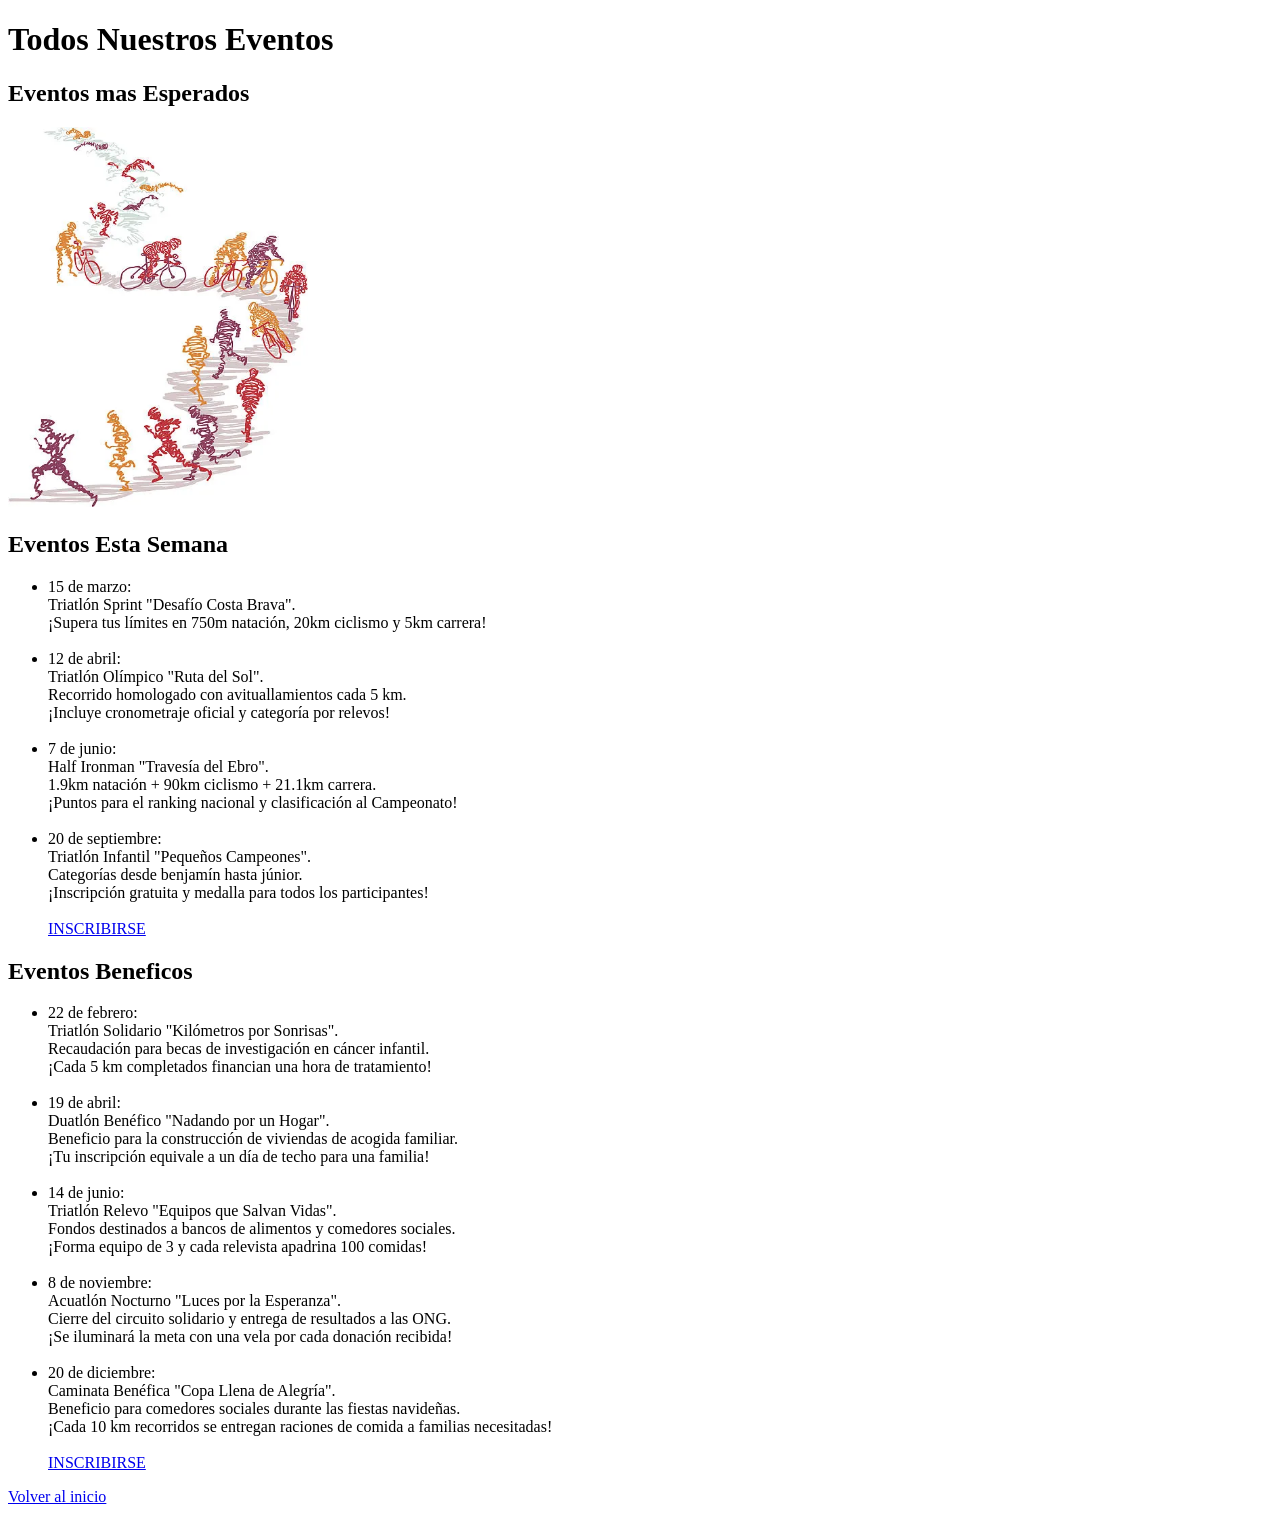
==== eventos.html @ daa3510b "Enviando Html + Css" ====
<!DOCTYPE html>
<html lang="en">
<head>
    <meta charset="UTF-8">
    <meta name="viewport" content="width=device-width, initial-scale=1.0">
    <title>Document</title>
</head>
<body>
    <header>
        <h1 id="titulo">Todos Nuestros Eventos</h1>
    </header>
    <main>
        <h2>Eventos mas Esperados</h2>
         <img src="triathlon.webp" alt="triathlon" width="300" height="380">
         <section id="Eventos_Esta_Semana">
            <h2>Eventos Esta Semana</h2>
            <ul>
                <li>
                    15 de marzo: <br>
                    Triatlón Sprint "Desafío Costa Brava". <br>
                    ¡Supera tus límites en 750m natación, 20km ciclismo y 5km carrera! <br><br>
                </li>
                <li>
                    12 de abril: <br>
                    Triatlón Olímpico "Ruta del Sol". <br>
                    Recorrido homologado con avituallamientos cada 5 km. <br>
                    ¡Incluye cronometraje oficial y categoría por relevos! <br><br>
                </li>
                <li>
                    7 de junio: <br>
                    Half Ironman "Travesía del Ebro". <br>
                    1.9km natación + 90km ciclismo + 21.1km carrera. <br>
                    ¡Puntos para el ranking nacional y clasificación al Campeonato! <br><br>
                </li>
                <li>
                    20 de septiembre: <br>
                    Triatlón Infantil "Pequeños Campeones". <br>
                    Categorías desde benjamín hasta júnior. <br>
                    ¡Inscripción gratuita y medalla para todos los participantes! <br><br>
                </li>
                <a href="F_S/FormularioS1.html">INSCRIBIRSE</a>
            </ul>
            
            
        </section>
        <section id="eventos_beneficos">
            <h2>Eventos Beneficos</h2>
            <ul>
                <li>
                    22 de febrero: <br>
                    Triatlón Solidario "Kilómetros por Sonrisas". <br>
                    Recaudación para becas de investigación en cáncer infantil. <br>
                    ¡Cada 5 km completados financian una hora de tratamiento! <br><br>
                </li>
                <li>
                    19 de abril: <br>
                    Duatlón Benéfico "Nadando por un Hogar". <br>
                    Beneficio para la construcción de viviendas de acogida familiar. <br>
                    ¡Tu inscripción equivale a un día de techo para una familia! <br><br>
                </li>
                <li>
                    14 de junio: <br>
                    Triatlón Relevo "Equipos que Salvan Vidas". <br>
                    Fondos destinados a bancos de alimentos y comedores sociales. <br>
                    ¡Forma equipo de 3 y cada relevista apadrina 100 comidas! <br><br>
                </li>
                <li>
                    8 de noviembre: <br>
                    Acuatlón Nocturno "Luces por la Esperanza". <br>
                    Cierre del circuito solidario y entrega de resultados a las ONG. <br>
                    ¡Se iluminará la meta con una vela por cada donación recibida! <br><br>
                </li>
                <li>
                    20 de diciembre: <br>
                    Caminata Benéfica "Copa Llena de Alegría". <br>
                    Beneficio para comedores sociales durante las fiestas navideñas. <br>
                    ¡Cada 10 km recorridos se entregan raciones de comida a familias necesitadas! <br><br>
                </li>
                <a href="F_B/FormularioB1.html">INSCRIBIRSE</a>
            </ul>
        </section>
    </main>

    <a href="index.html">Volver al inicio</a>
</body>
</html>
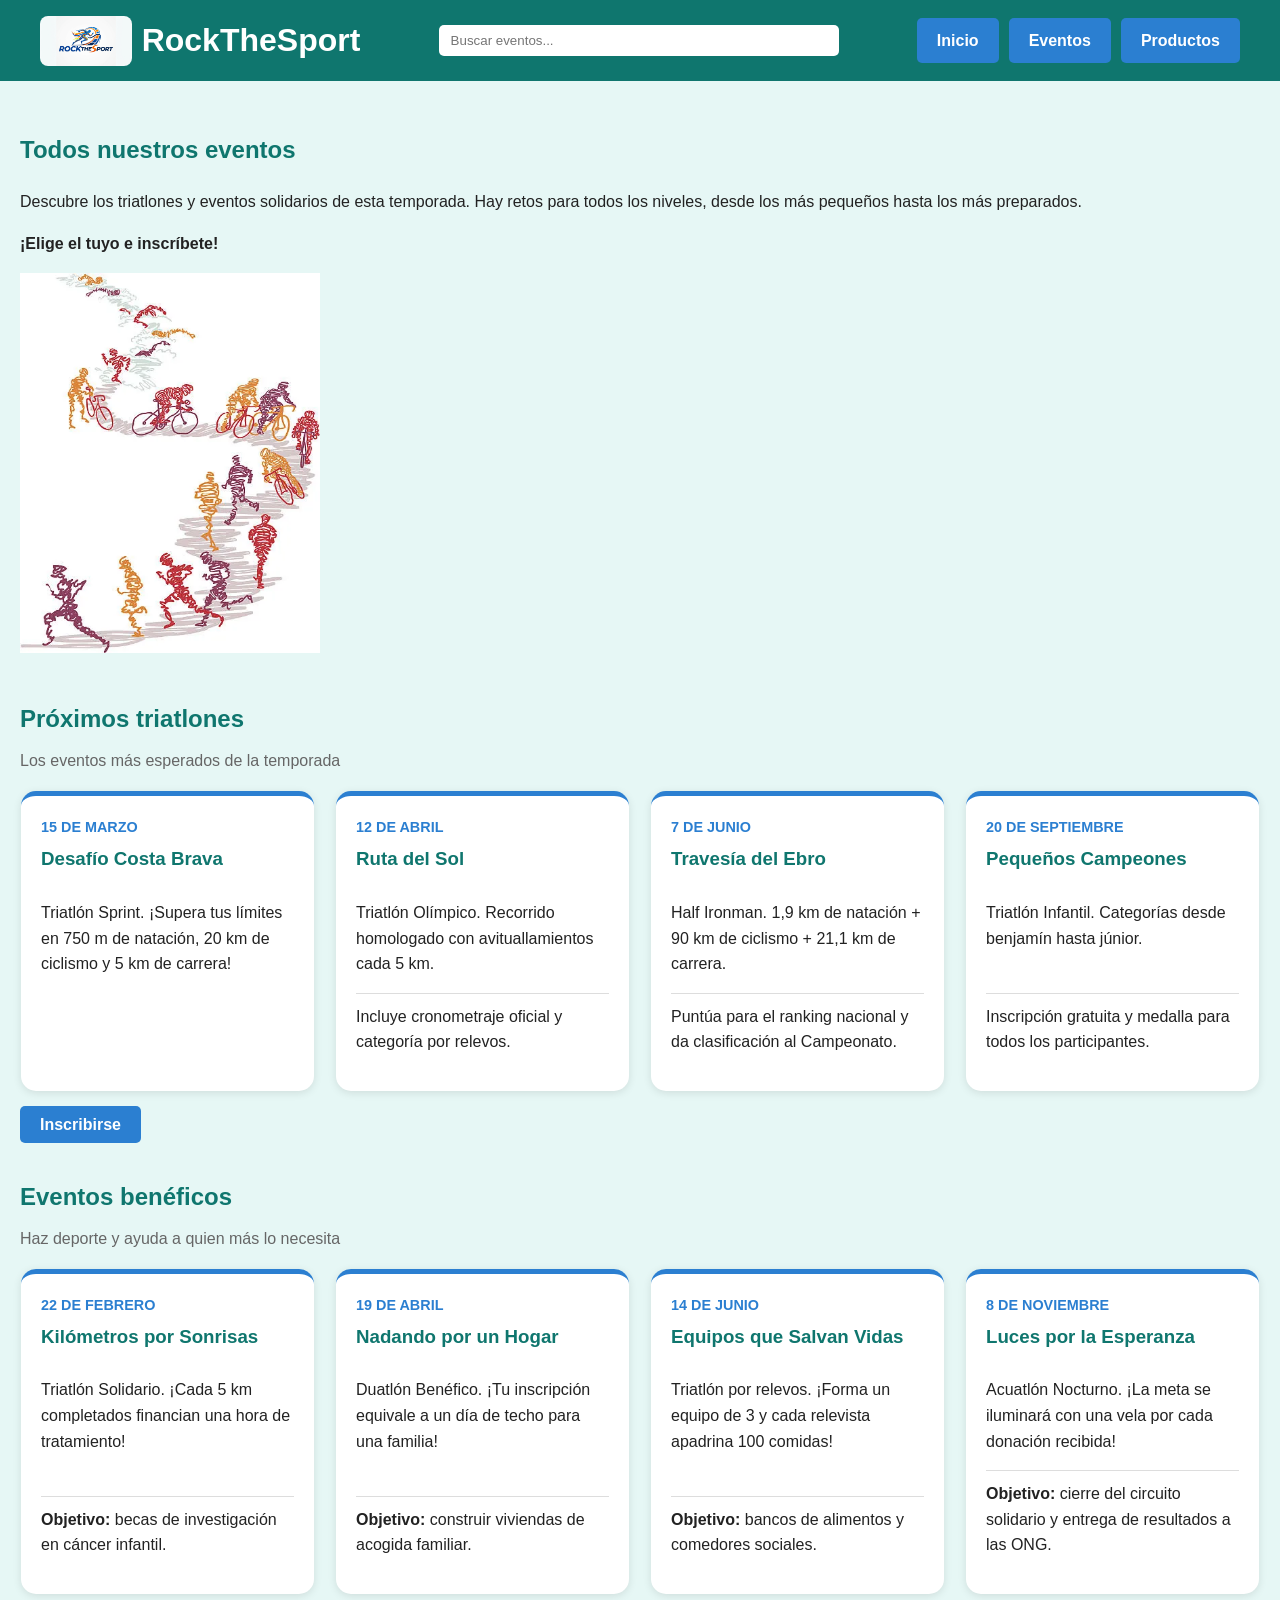
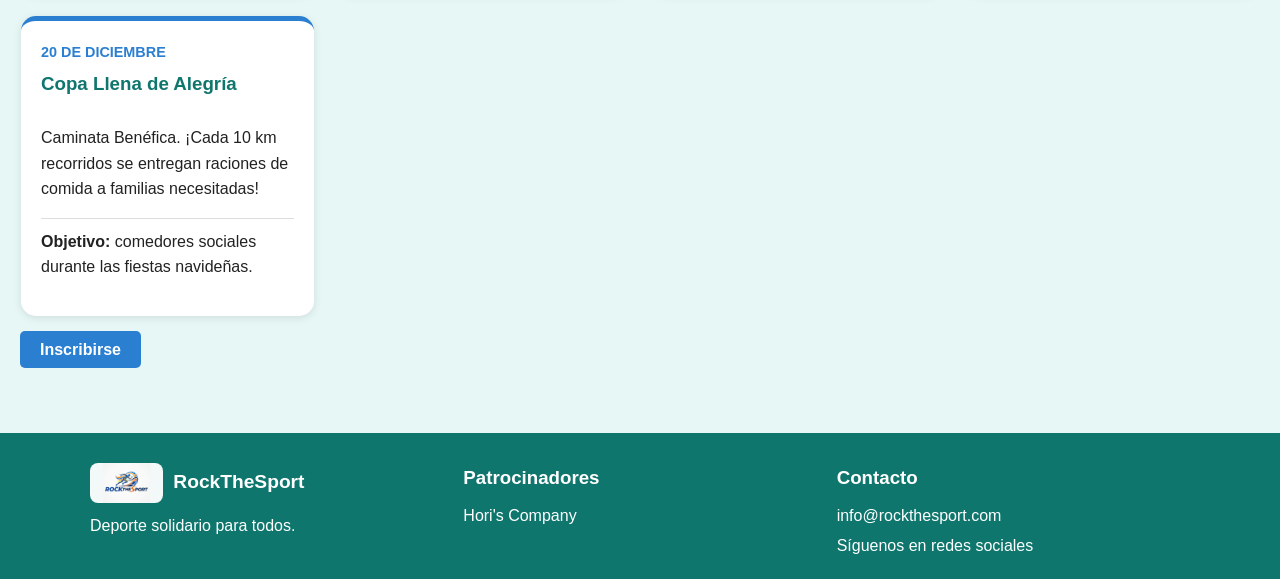
==== commit 50c41590: "Actualizacion de proyecto por hodei 12/11/2026" ====
--- a/eventos.html
+++ b/eventos.html
@@ -1,86 +1,146 @@
 <!DOCTYPE html>
-<html lang="en">
+<html lang="es">
 <head>
     <meta charset="UTF-8">
     <meta name="viewport" content="width=device-width, initial-scale=1.0">
-    <title>Document</title>
+    <title>Eventos | RockTheSport</title>
+    <link rel="stylesheet" href="css.css">
 </head>
 <body>
     <header>
-        <h1 id="titulo">Todos Nuestros Eventos</h1>
+        <h1 id="titulo" class="marca">
+            <img src="rock2.jpg" alt="" width="400" height="280">
+            RockTheSport
+        </h1>
+        <input class="barra-busqueda" type="search" placeholder="Buscar eventos..." aria-label="Buscar eventos">
+        <nav>
+            <a href="index.html" class="boton">Inicio</a>
+            <a href="#titulo" class="boton">Eventos</a>
+            <a href="productos.html" class="boton">Productos</a>
+        </nav>
+        
     </header>
+
     <main>
-        <h2>Eventos mas Esperados</h2>
-         <img src="triathlon.webp" alt="triathlon" width="300" height="380">
-         <section id="Eventos_Esta_Semana">
-            <h2>Eventos Esta Semana</h2>
-            <ul>
-                <li>
-                    15 de marzo: <br>
-                    Triatlón Sprint "Desafío Costa Brava". <br>
-                    ¡Supera tus límites en 750m natación, 20km ciclismo y 5km carrera! <br><br>
-                </li>
-                <li>
-                    12 de abril: <br>
-                    Triatlón Olímpico "Ruta del Sol". <br>
-                    Recorrido homologado con avituallamientos cada 5 km. <br>
-                    ¡Incluye cronometraje oficial y categoría por relevos! <br><br>
-                </li>
-                <li>
-                    7 de junio: <br>
-                    Half Ironman "Travesía del Ebro". <br>
-                    1.9km natación + 90km ciclismo + 21.1km carrera. <br>
-                    ¡Puntos para el ranking nacional y clasificación al Campeonato! <br><br>
-                </li>
-                <li>
-                    20 de septiembre: <br>
-                    Triatlón Infantil "Pequeños Campeones". <br>
-                    Categorías desde benjamín hasta júnior. <br>
-                    ¡Inscripción gratuita y medalla para todos los participantes! <br><br>
-                </li>
-                <a href="F_S/FormularioS1.html">INSCRIBIRSE</a>
-            </ul>
-            
-            
+        <section class="caja-intro">
+            <div class="caja-intro-texto">
+                <h2>Todos nuestros eventos</h2>
+                <p>
+                    Descubre los triatlones y eventos solidarios de esta temporada.
+                    Hay retos para todos los niveles, desde los más pequeños hasta los más preparados.
+                </p>
+                <p><strong>¡Elige el tuyo e inscríbete!</strong></p>
+            </div>
+            <img class="imagen-intro" src="triathlon.webp" alt="Participantes en un triatlón" width="300" height="380">
         </section>
-        <section id="eventos_beneficos">
-            <h2>Eventos Beneficos</h2>
-            <ul>
-                <li>
-                    22 de febrero: <br>
-                    Triatlón Solidario "Kilómetros por Sonrisas". <br>
-                    Recaudación para becas de investigación en cáncer infantil. <br>
-                    ¡Cada 5 km completados financian una hora de tratamiento! <br><br>
-                </li>
-                <li>
-                    19 de abril: <br>
-                    Duatlón Benéfico "Nadando por un Hogar". <br>
-                    Beneficio para la construcción de viviendas de acogida familiar. <br>
-                    ¡Tu inscripción equivale a un día de techo para una familia! <br><br>
-                </li>
-                <li>
-                    14 de junio: <br>
-                    Triatlón Relevo "Equipos que Salvan Vidas". <br>
-                    Fondos destinados a bancos de alimentos y comedores sociales. <br>
-                    ¡Forma equipo de 3 y cada relevista apadrina 100 comidas! <br><br>
-                </li>
-                <li>
-                    8 de noviembre: <br>
-                    Acuatlón Nocturno "Luces por la Esperanza". <br>
-                    Cierre del circuito solidario y entrega de resultados a las ONG. <br>
-                    ¡Se iluminará la meta con una vela por cada donación recibida! <br><br>
-                </li>
-                <li>
-                    20 de diciembre: <br>
-                    Caminata Benéfica "Copa Llena de Alegría". <br>
-                    Beneficio para comedores sociales durante las fiestas navideñas. <br>
-                    ¡Cada 10 km recorridos se entregan raciones de comida a familias necesitadas! <br><br>
-                </li>
-                <a href="F_B/FormularioB1.html">INSCRIBIRSE</a>
-            </ul>
+
+        <section id="proximos-triatlones">
+            <h2>Próximos triatlones</h2>
+            <p class="subtitulo">Los eventos más esperados de la temporada</p>
+
+            <div class="tarjetas">
+                <article class="tarjeta">
+                    <p class="fecha">15 de marzo</p>
+                    <h3>Desafío Costa Brava</h3>
+                    <p>Triatlón Sprint. ¡Supera tus límites en 750 m de natación, 20 km de ciclismo y 5 km de carrera!</p>
+                </article>
+
+                <article class="tarjeta">
+                    <p class="fecha">12 de abril</p>
+                    <h3>Ruta del Sol</h3>
+                    <p>Triatlón Olímpico. Recorrido homologado con avituallamientos cada 5 km.</p>
+                    <p class="objetivo">Incluye cronometraje oficial y categoría por relevos.</p>
+                </article>
+
+                <article class="tarjeta">
+                    <p class="fecha">7 de junio</p>
+                    <h3>Travesía del Ebro</h3>
+                    <p>Half Ironman. 1,9 km de natación + 90 km de ciclismo + 21,1 km de carrera.</p>
+                    <p class="objetivo">Puntúa para el ranking nacional y da clasificación al Campeonato.</p>
+                </article>
+
+                <article class="tarjeta">
+                    <p class="fecha">20 de septiembre</p>
+                    <h3>Pequeños Campeones</h3>
+                    <p>Triatlón Infantil. Categorías desde benjamín hasta júnior.</p>
+                    <p class="objetivo">Inscripción gratuita y medalla para todos los participantes.</p>
+                </article>
+            </div>
+
+            <div class="centrado">
+                <a class="boton" href="F_S/FormularioS1.html">Inscribirse</a>
+            </div>
+        </section>
+
+        <section id="eventos-beneficos">
+            <h2>Eventos benéficos</h2>
+            <p class="subtitulo">Haz deporte y ayuda a quien más lo necesita</p>
+
+            <div class="tarjetas">
+                <article class="tarjeta">
+                    <p class="fecha">22 de febrero</p>
+                    <h3>Kilómetros por Sonrisas</h3>
+                    <p>Triatlón Solidario. ¡Cada 5 km completados financian una hora de tratamiento!</p>
+                    <p class="objetivo"><strong>Objetivo:</strong> becas de investigación en cáncer infantil.</p>
+                </article>
+
+                <article class="tarjeta">
+                    <p class="fecha">19 de abril</p>
+                    <h3>Nadando por un Hogar</h3>
+                    <p>Duatlón Benéfico. ¡Tu inscripción equivale a un día de techo para una familia!</p>
+                    <p class="objetivo"><strong>Objetivo:</strong> construir viviendas de acogida familiar.</p>
+                </article>
+
+                <article class="tarjeta">
+                    <p class="fecha">14 de junio</p>
+                    <h3>Equipos que Salvan Vidas</h3>
+                    <p>Triatlón por relevos. ¡Forma un equipo de 3 y cada relevista apadrina 100 comidas!</p>
+                    <p class="objetivo"><strong>Objetivo:</strong> bancos de alimentos y comedores sociales.</p>
+                </article>
+
+                <article class="tarjeta">
+                    <p class="fecha">8 de noviembre</p>
+                    <h3>Luces por la Esperanza</h3>
+                    <p>Acuatlón Nocturno. ¡La meta se iluminará con una vela por cada donación recibida!</p>
+                    <p class="objetivo"><strong>Objetivo:</strong> cierre del circuito solidario y entrega de resultados a las ONG.</p>
+                </article>
+
+                <article class="tarjeta">
+                    <p class="fecha">20 de diciembre</p>
+                    <h3>Copa Llena de Alegría</h3>
+                    <p>Caminata Benéfica. ¡Cada 10 km recorridos se entregan raciones de comida a familias necesitadas!</p>
+                    <p class="objetivo"><strong>Objetivo:</strong> comedores sociales durante las fiestas navideñas.</p>
+                </article>
+            </div>
+
+            <div class="centrado">
+                <a class="boton" href="F_B/FormularioB1.html">Inscribirse</a>
+            </div>
         </section>
     </main>
 
-    <a href="index.html">Volver al inicio</a>
+    <footer>
+        <div class="footer-contenido">
+            <div>
+                <p class="marca">
+                    <img src="rock2.jpg" alt="" width="400" height="280">
+                    RockTheSport
+                </p>
+                <p>Deporte solidario para todos.</p>
+            </div>
+
+            <div>
+                <h3>Patrocinadores</h3>
+                <p>Hori's Company</p>
+            </div>
+
+            <div>
+                <h3>Contacto</h3>
+                <p>info@rockthesport.com</p>
+                <p>Síguenos en redes sociales</p>
+            </div>
+        </div>
+        
+    </footer>
 </body>
 </html>
--- a/css.css
+++ b/css.css
@@ -0,0 +1,274 @@
+
+* {
+    box-sizing: border-box;
+}
+ 
+body {
+    margin: 0;
+    font-family: Arial, sans-serif;
+    background-color: #e6f7f5;
+    color: #222;
+    line-height: 1.6;
+    min-height: 100vh;
+    display: flex;
+    flex-direction: column;
+}
+ 
+h2 {
+    color: #0f766e;
+}
+ 
+/* ===== Cabecera (flexbox) ===== */
+header {
+    background-color: #0f766e;
+    padding: 15px 40px;
+    display: flex;
+    justify-content: space-between;
+    align-items: center;
+    flex-wrap: wrap;
+    gap: 20px;
+}
+ 
+header h1 {
+    color: white;
+    margin: 0;
+}
+
+header h1 a{
+    color: white;
+    text-decoration: none;
+}
+ 
+/* Logo + nombre */
+.marca {
+    display: flex;
+    align-items: center;
+    gap: 10px;
+}
+ 
+.marca img {
+    height: 50px;
+    width: auto;
+    border-radius: 8px;
+}
+ 
+nav {
+    display: flex;
+    gap: 10px;
+}
+ 
+.boton {
+    background-color: #2b7fd1;
+    color: white;
+    padding: 10px 20px;
+    text-decoration: none;
+    border-radius: 5px;
+    font-weight: bold;
+}
+ 
+.boton:hover {
+    background-color: #1c5fa3;
+}
+ 
+/* Contorno al navegar con el teclado */
+.boton:focus {
+    outline: 3px solid #1c5fa3;
+    outline-offset: 3px;
+}
+ 
+header .boton:focus {
+    outline-color: white;
+}
+ 
+/* Botón de la página  */
+.activo {
+    background-color: white;
+    color: #0f766e;
+}
+ 
+.activo:hover {
+    background-color: #e6f7f5;
+}
+ 
+.barra-busqueda {
+    padding: 8px 12px;
+    border: none;
+    border-radius: 5px;
+    width: 400px;
+}
+
+.formulario {
+    background-color: white;
+    border-radius: 15px;
+    padding: 30px;
+    box-shadow: 0 2px 8px rgba(0, 0, 0, 0.1);
+    max-width: 500px;
+    display: flex;
+    flex-direction: column;
+    gap: 15px;
+}
+
+
+.campo {
+    display: flex;
+    flex-direction: column;
+    gap: 5px;
+}
+
+.campo label {
+    font-weight: bold;
+}
+
+.campo input,
+.campo select {
+    padding: 10px;
+    border: 1px solid #ccc;
+    border-radius: 5px;
+    font-size: 1em;
+}
+ 
+/* ===== Contenido principal ===== */
+main {
+    max-width: 1500px;
+    width: 100%;
+    margin: 30px auto;
+    padding: 0 20px;
+    flex: 1;
+}
+
+
+section {
+    margin-bottom: 40px;
+}
+ 
+/* ===== Sobre nosotros ===== */
+.nosotros {
+    background-color: white;
+    border-radius: 15px;
+    padding: 30px;
+    box-shadow: 0 2px 8px rgba(0, 0, 0, 0.1);
+    display: flex;
+    align-items: center;
+    flex-wrap: wrap;
+    gap: 30px;
+}
+ 
+.nosotros-texto {
+    flex: 1;
+    min-width: 250px;
+}
+ 
+.logo {
+    max-width: 100%;
+    height: auto;
+    border-radius: 10px;
+}
+ 
+/* ===== Tarjetas de eventos (grid) ===== */
+.subtitulo {
+    color: #666;
+    margin-top: -10px;
+}
+ 
+.tarjetas {
+    display: grid;
+    grid-template-columns: repeat(auto-fit, minmax(250px, 1fr));
+    gap: 20px;
+}
+ 
+.tarjeta {
+    background-color: white;
+    border-radius: 15px;
+    border-top: 5px solid #2b7fd1;
+    padding: 20px;
+    box-shadow: 0 2px 8px rgba(0, 0, 0, 0.1);
+    display: flex;
+    flex-direction: column;
+    transition: transform 0.2s;
+    margin: 1px;
+}
+ 
+.tarjeta:hover {
+    transform: translateY(-5px);
+}
+ 
+.tarjeta h3 {
+    color: #0f766e;
+    margin: 5px 0 10px;
+}
+ 
+.fecha {
+    color: #2b7fd1;
+    font-weight: bold;
+    font-size: 0.9em;
+    text-transform: uppercase;
+    margin: 0;
+}
+ 
+.objetivo {
+    margin-top: auto;
+    padding-top: 10px;
+    border-top: 1px solid #ddd;
+}
+ 
+.boton-tarjeta {
+    text-align: center;
+    margin-top: 10px;
+}
+
+.centrado {
+    margin-top: 20px;
+}
+ 
+/* ===== Footer ===== */
+footer {
+    background-color: #0f766e;
+    color: white;
+    padding: 30px 40px 15px;
+}
+ 
+.footer-contenido {
+    max-width: 1100px;
+    margin: 0 auto;
+    display: grid;
+    grid-template-columns: repeat(auto-fit, minmax(200px, 1fr));
+    gap: 20px;
+}
+ 
+footer h3 {
+    margin: 0 0 10px;
+}
+ 
+footer p {
+    margin: 0 0 5px;
+}
+ 
+footer .marca {
+    font-weight: bold;
+    font-size: 1.2em;
+    margin-bottom: 10px;
+}
+ 
+footer .marca img {
+    height: 40px;
+}
+ 
+.copyright {
+    text-align: center;
+    font-size: 0.9em;
+    border-top: 1px solid rgba(255, 255, 255, 0.3);
+    margin-top: 20px;
+    padding-top: 15px;
+}
+
+.partirEvento{
+    display: flex;
+    justify-content: space-between;
+    flex-direction: column;
+}
+
+.imagenEventos{
+    width: 60%;
+    height: 60%;
+
+}
